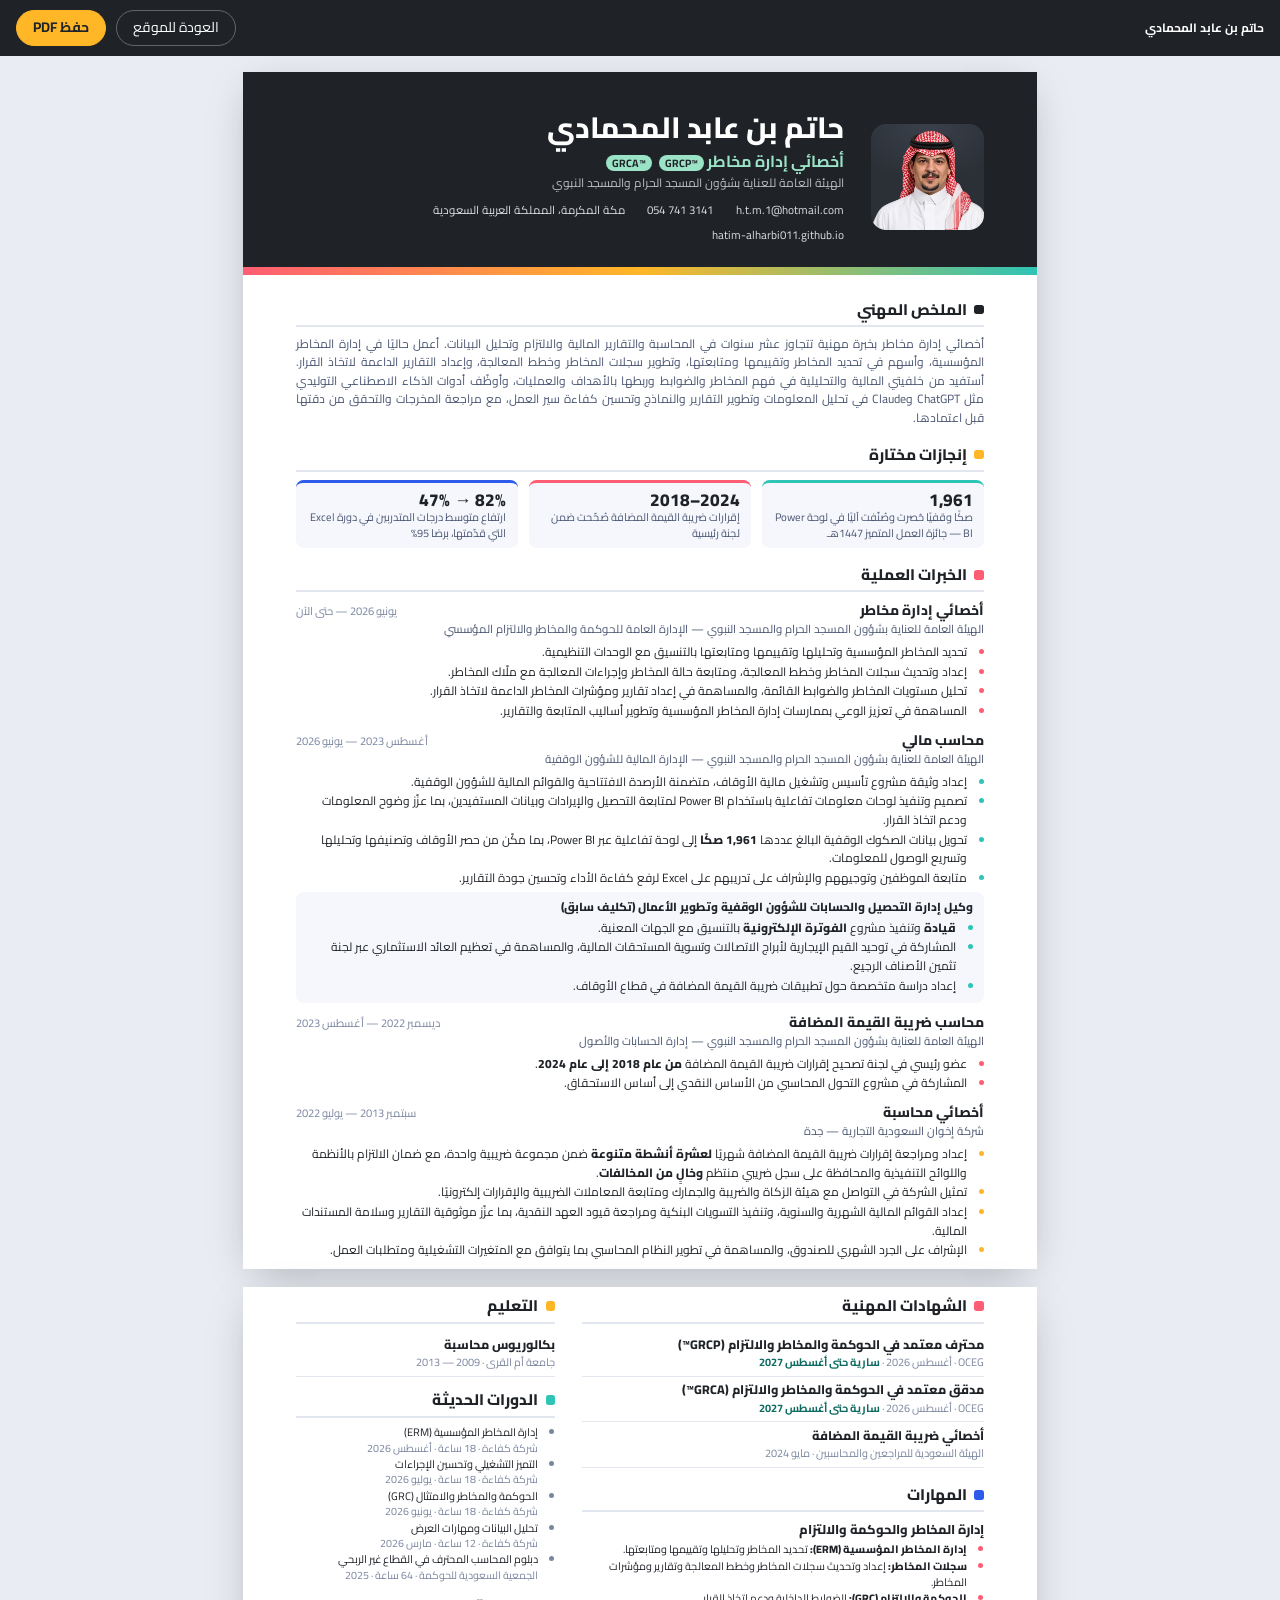
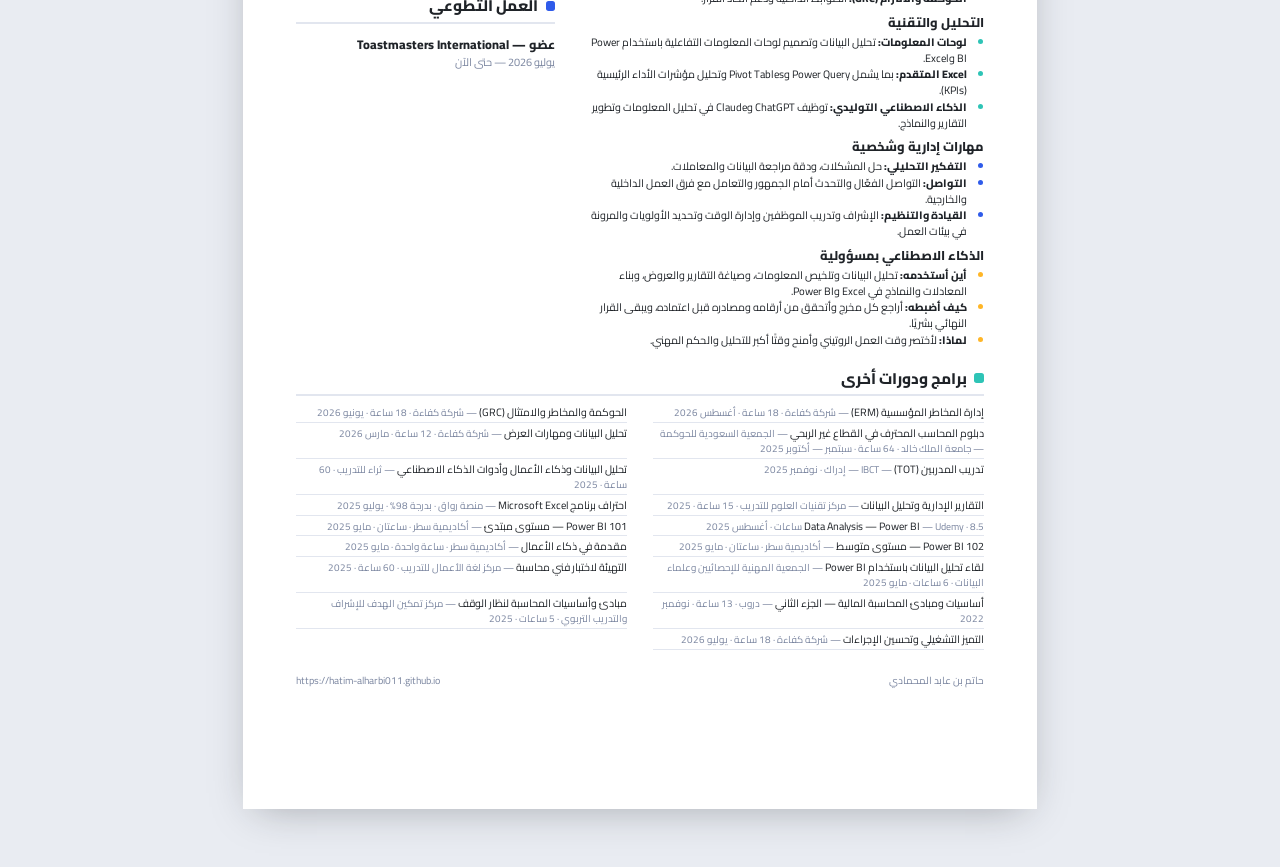
==== cv.html @ f503a644 "Add admin panel and live CV page; content stored as JSON Co-Authored-By: Claude Opus 5.5 <noreply@an" ====
<!doctype html><html lang="ar" dir="rtl"><head><meta charset="utf-8">
<meta name="viewport" content="width=device-width, initial-scale=1">
<meta name="robots" content="noindex">
<title>السيرة الذاتية</title>
<link rel="icon" href="assets/img/favicon.svg" type="image/svg+xml">
<link rel="stylesheet" href="fonts.css">
<style>
@page{size:A4;margin:12mm 0}
@page :first{margin-top:0}
*{box-sizing:border-box}
:root{--ink:#1F2328;--ink2:#4A5672;--ink3:#7B86A0;--line:#E2E6EF;--paper:#F5F7FC;--mint:#2EC4B6;--saffron:#FFB627;--coral:#FF5D73;--cobalt:#2F5BEA}
body{margin:0;font-family:"Cairo",sans-serif;color:var(--ink);font-size:9pt;line-height:1.55;-webkit-print-color-adjust:exact;print-color-adjust:exact}
.page{width:210mm;position:relative}
.head{background:#1F2328;color:#fff;padding:10mm 14mm 8mm;display:grid;grid-template-columns:auto 1fr;gap:7mm;align-items:center;position:relative}
.head::after{content:"";position:absolute;inset:auto 0 0;height:2.2mm;background:linear-gradient(var(--dir),#2EC4B6,#FFB627,#FF5D73)}
.ph{width:30mm;height:28mm;border-radius:4mm;overflow:hidden;background:radial-gradient(120% 90% at 50% 0%,#3A414B,#2B3037 60%)}
.ph img{width:100%;height:100%;object-fit:cover;object-position:center top}
h1{margin:0;font-size:22pt;font-weight:800;line-height:1.2}
.role{margin:1mm 0 0;color:#9BE3C6;font-weight:700;font-size:12pt}
.role b{font-size:8pt;background:#9BE3C6;color:#1F2328;border-radius:9px;padding:0 6px;margin-inline-start:4px;direction:ltr;display:inline-block}
.org{margin:0;color:rgba(255,255,255,.7);font-size:9pt}
.contact{display:flex;flex-wrap:wrap;gap:2mm 6mm;margin-top:2.5mm;font-size:8.6pt;color:rgba(255,255,255,.85)}
.contact span{direction:ltr;unicode-bidi:isolate}
.body{padding:6mm 14mm 0;display:grid;gap:4mm;align-content:start}
.cols{display:grid;grid-template-columns:1.55fr 1fr;gap:7mm}
h2{font-size:11.5pt;font-weight:800;margin:0 0 2mm;padding-bottom:1mm;border-bottom:.6mm solid var(--line);display:flex;align-items:center;gap:2mm}
h2::before{content:"";width:2.6mm;height:2.6mm;border-radius:.7mm;background:var(--k,var(--ink))}
p{margin:0}
.sum{color:var(--ink2);text-align:justify}
.job{margin-bottom:2.4mm;break-inside:avoid}
.job .t{display:flex;justify-content:space-between;gap:4mm;align-items:baseline}
.job h3{margin:0;font-size:10.4pt;font-weight:800}
.job .d{font-size:8.4pt;color:var(--ink3);white-space:nowrap}
.job .o{font-size:8.6pt;color:var(--ink2);margin:0 0 1mm}
ul{margin:0;padding-inline-start:4.5mm}
li{margin:0 0 .3mm}
li::marker{color:var(--k,var(--ink3))}
.ex{background:var(--paper);border-radius:2mm;padding:1.6mm 3mm;margin-top:1.2mm}
.ex h4{margin:0 0 .6mm;font-size:8.8pt;font-weight:800}
strong{font-weight:800}
.chip{display:inline-block;font-size:7.8pt;background:var(--paper);border-radius:8px;padding:0 6px;margin:0 0 1mm 1mm}
.cert{padding:1.1mm 0;border-bottom:.3mm solid var(--line);break-inside:avoid}
.cert:last-child{border:0}
.cert b{display:block;font-weight:800;font-size:9.4pt;line-height:1.4}
.cert span{color:var(--ink3);font-size:8.2pt}
.cert .v{color:#0E6B62;font-weight:700}
.list li{font-size:8.2pt;line-height:1.4}
.list2{display:grid;grid-template-columns:1fr 1fr;column-gap:7mm;list-style:none;padding:0}
.list2 li{font-size:8pt;padding:.5mm 0;border-bottom:.3mm solid var(--line);line-height:1.4}
.list2 li span{color:var(--ink3);font-size:7.4pt}
.list li span{color:var(--ink3);font-size:8pt}
.skillg{margin-bottom:1.6mm}
.skillg h3{margin:0 0 .6mm;font-size:9.6pt;font-weight:800}
.skillg li{font-size:8.1pt;line-height:1.45}
.foot{padding:4mm 14mm 6mm;font-size:7.6pt;color:var(--ink3);display:flex;justify-content:space-between}
.ach{display:grid;grid-template-columns:repeat(3,1fr);gap:3mm}
.ach div{background:var(--paper);border-radius:2mm;padding:1.8mm 3mm;border-top:.9mm solid var(--k)}
.ach b{display:block;font-size:13pt;font-weight:800;line-height:1.2;direction:ltr;unicode-bidi:isolate}
html[dir=rtl] .ach b{text-align:right}
.ach span{font-size:8.2pt;color:var(--ink2);line-height:1.4;display:block}

.job,.cert,.skillg,.ach div,.list2 li{break-inside:avoid}
h2{break-after:avoid}
.p2 .body{padding-top:2mm!important}
.foot{padding:6mm 14mm}
@media screen{
  html{background:#E9ECF2}
  body{padding:72px 0 40px}
  .page{margin:0 auto 18px;background:#fff;box-shadow:0 10px 40px -12px rgba(31,35,40,.35);min-height:297mm}
  .bar{position:fixed;inset:0 0 auto;height:56px;background:#1F2328;color:#fff;display:flex;align-items:center;gap:10px;padding:0 16px;z-index:5;font-family:"Cairo",sans-serif}
  .bar b{margin-inline-end:auto;font-weight:700}
  .bar a,.bar button{font:inherit;font-size:14px;border-radius:999px;padding:6px 16px;text-decoration:none;cursor:pointer;border:1px solid rgba(255,255,255,.3);background:transparent;color:#fff}
  .bar button{background:#FFB627;border-color:#FFB627;color:#1F2328;font-weight:700}
  @media (max-width:820px){.page{transform-origin:top center;zoom:calc(100vw / 820px)}body{padding-top:64px}}
}
@media print{.bar{display:none}}
</style></head><body>
<script src="content.js?v=202611070912"></script>
<script>
const lang=new URLSearchParams(location.search).get('lang')||'ar';const S=window.SITE,T=S[lang];
document.documentElement.lang=lang;document.documentElement.dir=lang==='ar'?'rtl':'ltr';
document.documentElement.style.setProperty('--dir',lang==='ar'?'to left':'to right');
const esc=t=>String(t).replace(/[&<>"]/g,c=>({'&':'&amp;','<':'&lt;','>':'&gt;','"':'&quot;'}[c]));
const md=t=>esc(t).replace(/\*\*(.+?)\*\*/g,'<strong>$1</strong>');
const CAT={risk:'#FF5D73',data:'#2EC4B6',fin:'#FFB627',people:'#2F5BEA'};
const L={ar:{save:'حفظ PDF',back:'العودة للموقع',hint:'اختر «حفظ بصيغة PDF» من نافذة الطباعة',sum:'الملخص المهني',exp:'الخبرات العملية',pro:'الشهادات المهنية',sk:'المهارات',edu:'التعليم',rec:'الدورات الحديثة',dev:'برامج ودورات أخرى',vol:'العمل التطوعي',ach:'إنجازات مختارة',p:'صفحة',web:'السيرة التفاعلية: الموقع الشخصي'},
         en:{save:'Save PDF',back:'Back to website',hint:'Choose “Save as PDF” in the print dialog',sum:'Professional summary',exp:'Experience',pro:'Professional certifications',sk:'Skills',edu:'Education',rec:'Recent courses',dev:'Other programmes & courses',vol:'Volunteering',ach:'Selected achievements',p:'Page',web:'Interactive CV: personal website'}}[lang];
const h=T.hero,a=T.about,P=T.path,K=T.certs,Sk=T.skills,Le=T.learn,W=T.work;
const head=`<header class="head"><div class="ph"><img src="${S.photo}"></div><div><h1>${esc(h.name)}</h1>
<p class="role">${esc(h.role)} ${h.badges.map(b=>`<b>${esc(b)}</b>`).join(' ')}</p><p class="org">${esc(h.org)}</p>
<div class="contact"><span>${esc(S.contact.email)}</span>${S.contact.phone?`<span>${esc(S.contact.phone.replace(/^(\d{3})(\d{3})(\d{4})$/,"$1 $2 $3"))}</span>`:""}<em style="font-style:normal">${esc(h.place)}</em>${S.contact.linkedin?`<span>${esc(S.contact.linkedin.replace(/^https?:\/\/(www\.)?/,''))}</span>`:''}${S.site?`<span>${esc(S.site.replace(/^https?:\/\//,''))}</span>`:''}</div></div></header>`;
const job=j=>`<div class="job" style="--k:${CAT[j.cat]}"><div class="t"><h3>${esc(j.role)}</h3><span class="d">${esc(j.dates)}</span></div>
<p class="o">${esc(j.org)} — ${esc(j.unit)}</p><ul>${j.points.map(p=>`<li>${md(p)}</li>`).join('')}</ul>
${j.extra?`<div class="ex"><h4>${esc(j.extraTitle)}</h4><ul>${j.extra.map(p=>`<li>${md(p)}</li>`).join('')}</ul></div>`:''}</div>`;
const pros=K.items.map((c,k)=>({...c,...S.certFiles[k]})).filter(c=>c.pro);
const others=K.items.map((c,k)=>({...c,...S.certFiles[k]})).filter(c=>!c.pro);
const recNames=new Set(Le.recent.map(r=>r.cert).filter(x=>x!=null));
const rest=K.items.map((c,k)=>({...c,k})).filter(c=>!c.pro&&!recNames.has(c.k));
const tr=W.training;
const pg1=`<section class="page">${head}<div class="body">
<div><h2 style="--k:#1F2328">${L.sum}</h2><p class="sum">${a.paragraphs.map(esc).join(' ')}</p></div>
<div><h2 style="--k:#FFB627">${L.ach}</h2><div class="ach">${(T.cvHighlights||[]).map(x=>`<div style="--k:${CAT[x.cat]||'#1F2328'}"><b>${esc(x.v)}</b><span>${esc(x.k)}</span></div>`).join('')}</div></div>
<div><h2 style="--k:#FF5D73">${L.exp}</h2>${P.jobs.map(job).join('')}</div>
</div></section>`;
const pg2=`<section class="page p2"><div class="body" style="padding-top:9mm;gap:3.2mm">
<div class="cols"><div>
<h2 style="--k:#FF5D73">${L.pro}</h2>${pros.map(c=>`<div class="cert"><b>${esc(c.name)}</b><span>${esc(c.issuer)} · ${esc(c.date)}${c.valid?` · <span class="v">${esc(c.valid)}</span>`:''}</span></div>`).join('')}
<h2 style="--k:#2F5BEA;margin-top:4mm">${L.sk}</h2>${Sk.groups.map(g=>`<div class="skillg" style="--k:${CAT[g.cat]}"><h3>${esc(g.title)}</h3><ul>${g.points.map(p=>`<li>${md(p)}</li>`).join('')}</ul></div>`).join('')}
</div><div>
<h2 style="--k:#FFB627">${L.edu}</h2><div class="cert"><b>${esc(Le.edu.degree)}</b><span>${esc(Le.edu.school)} · ${esc(Le.edu.years)}</span></div>
<h2 style="--k:#2EC4B6;margin-top:3mm">${L.rec}</h2><ul class="list">${Le.recent.map(r=>`<li>${esc(r.name)}<br><span>${esc(r.by)} · ${esc(r.meta)}</span></li>`).join('')}</ul>
<h2 style="--k:#2F5BEA;margin-top:3mm">${L.vol}</h2><div class="cert"><b>${esc(Le.vol.name)}</b><span>${esc(Le.vol.meta)}</span></div>
</div></div>
<div><h2 style="--k:#2EC4B6">${L.dev}</h2><ul class="list2">${rest.map(c=>`<li>${esc(c.name)} <span>— ${esc(c.issuer)} · ${esc(c.date)}</span></li>`).join('')}</ul></div>

</div><div class="foot"><span>${esc(h.name)}</span><span>${esc(S.site||'')}</span></div></section>`;
document.title=h.name+' — CV';
document.body.insertAdjacentHTML('beforeend',`<div class="bar"><b>${esc(h.name)}</b><a href="./">${L.back}</a><button type="button" onclick="window.print()" title="${L.hint}">${L.save}</button></div>`+pg1+pg2);
</script>
</body></html>
---- fonts.css ----
@font-face {
  font-family: 'Cairo';
  font-style: normal;
  font-display: swap;
  font-weight: 400;
  src: url(assets/fonts/cairo-arabic-400-normal.woff2) format('woff2');
  unicode-range: U+0600-06FF,U+0750-077F,U+0870-088E,U+0890-0891,U+0897-08E1,U+08E3-08FF,U+200C-200E,U+2010-2011,U+204F,U+2E41,U+FB50-FDFF,U+FE70-FE74,U+FE76-FEFC,U+102E0-102FB,U+10E60-10E7E,U+10EC2-10EC4,U+10EFC-10EFF,U+1EE00-1EE03,U+1EE05-1EE1F,U+1EE21-1EE22,U+1EE24,U+1EE27,U+1EE29-1EE32,U+1EE34-1EE37,U+1EE39,U+1EE3B,U+1EE42,U+1EE47,U+1EE49,U+1EE4B,U+1EE4D-1EE4F,U+1EE51-1EE52,U+1EE54,U+1EE57,U+1EE59,U+1EE5B,U+1EE5D,U+1EE5F,U+1EE61-1EE62,U+1EE64,U+1EE67-1EE6A,U+1EE6C-1EE72,U+1EE74-1EE77,U+1EE79-1EE7C,U+1EE7E,U+1EE80-1EE89,U+1EE8B-1EE9B,U+1EEA1-1EEA3,U+1EEA5-1EEA9,U+1EEAB-1EEBB,U+1EEF0-1EEF1;
}
@font-face {
  font-family: 'Cairo';
  font-style: normal;
  font-display: swap;
  font-weight: 400;
  src: url(assets/fonts/cairo-latin-400-normal.woff2) format('woff2');
  unicode-range: U+0000-00FF,U+0131,U+0152-0153,U+02BB-02BC,U+02C6,U+02DA,U+02DC,U+0304,U+0308,U+0329,U+2000-206F,U+20AC,U+2122,U+2191,U+2193,U+2212,U+2215,U+FEFF,U+FFFD;
}
@font-face {
  font-family: 'Cairo';
  font-style: normal;
  font-display: swap;
  font-weight: 700;
  src: url(assets/fonts/cairo-arabic-700-normal.woff2) format('woff2');
  unicode-range: U+0600-06FF,U+0750-077F,U+0870-088E,U+0890-0891,U+0897-08E1,U+08E3-08FF,U+200C-200E,U+2010-2011,U+204F,U+2E41,U+FB50-FDFF,U+FE70-FE74,U+FE76-FEFC,U+102E0-102FB,U+10E60-10E7E,U+10EC2-10EC4,U+10EFC-10EFF,U+1EE00-1EE03,U+1EE05-1EE1F,U+1EE21-1EE22,U+1EE24,U+1EE27,U+1EE29-1EE32,U+1EE34-1EE37,U+1EE39,U+1EE3B,U+1EE42,U+1EE47,U+1EE49,U+1EE4B,U+1EE4D-1EE4F,U+1EE51-1EE52,U+1EE54,U+1EE57,U+1EE59,U+1EE5B,U+1EE5D,U+1EE5F,U+1EE61-1EE62,U+1EE64,U+1EE67-1EE6A,U+1EE6C-1EE72,U+1EE74-1EE77,U+1EE79-1EE7C,U+1EE7E,U+1EE80-1EE89,U+1EE8B-1EE9B,U+1EEA1-1EEA3,U+1EEA5-1EEA9,U+1EEAB-1EEBB,U+1EEF0-1EEF1;
}
@font-face {
  font-family: 'Cairo';
  font-style: normal;
  font-display: swap;
  font-weight: 700;
  src: url(assets/fonts/cairo-latin-700-normal.woff2) format('woff2');
  unicode-range: U+0000-00FF,U+0131,U+0152-0153,U+02BB-02BC,U+02C6,U+02DA,U+02DC,U+0304,U+0308,U+0329,U+2000-206F,U+20AC,U+2122,U+2191,U+2193,U+2212,U+2215,U+FEFF,U+FFFD;
}
@font-face {
  font-family: 'Cairo';
  font-style: normal;
  font-display: swap;
  font-weight: 800;
  src: url(assets/fonts/cairo-arabic-800-normal.woff2) format('woff2');
  unicode-range: U+0600-06FF,U+0750-077F,U+0870-088E,U+0890-0891,U+0897-08E1,U+08E3-08FF,U+200C-200E,U+2010-2011,U+204F,U+2E41,U+FB50-FDFF,U+FE70-FE74,U+FE76-FEFC,U+102E0-102FB,U+10E60-10E7E,U+10EC2-10EC4,U+10EFC-10EFF,U+1EE00-1EE03,U+1EE05-1EE1F,U+1EE21-1EE22,U+1EE24,U+1EE27,U+1EE29-1EE32,U+1EE34-1EE37,U+1EE39,U+1EE3B,U+1EE42,U+1EE47,U+1EE49,U+1EE4B,U+1EE4D-1EE4F,U+1EE51-1EE52,U+1EE54,U+1EE57,U+1EE59,U+1EE5B,U+1EE5D,U+1EE5F,U+1EE61-1EE62,U+1EE64,U+1EE67-1EE6A,U+1EE6C-1EE72,U+1EE74-1EE77,U+1EE79-1EE7C,U+1EE7E,U+1EE80-1EE89,U+1EE8B-1EE9B,U+1EEA1-1EEA3,U+1EEA5-1EEA9,U+1EEAB-1EEBB,U+1EEF0-1EEF1;
}
@font-face {
  font-family: 'Cairo';
  font-style: normal;
  font-display: swap;
  font-weight: 800;
  src: url(assets/fonts/cairo-latin-800-normal.woff2) format('woff2');
  unicode-range: U+0000-00FF,U+0131,U+0152-0153,U+02BB-02BC,U+02C6,U+02DA,U+02DC,U+0304,U+0308,U+0329,U+2000-206F,U+20AC,U+2122,U+2191,U+2193,U+2212,U+2215,U+FEFF,U+FFFD;
}
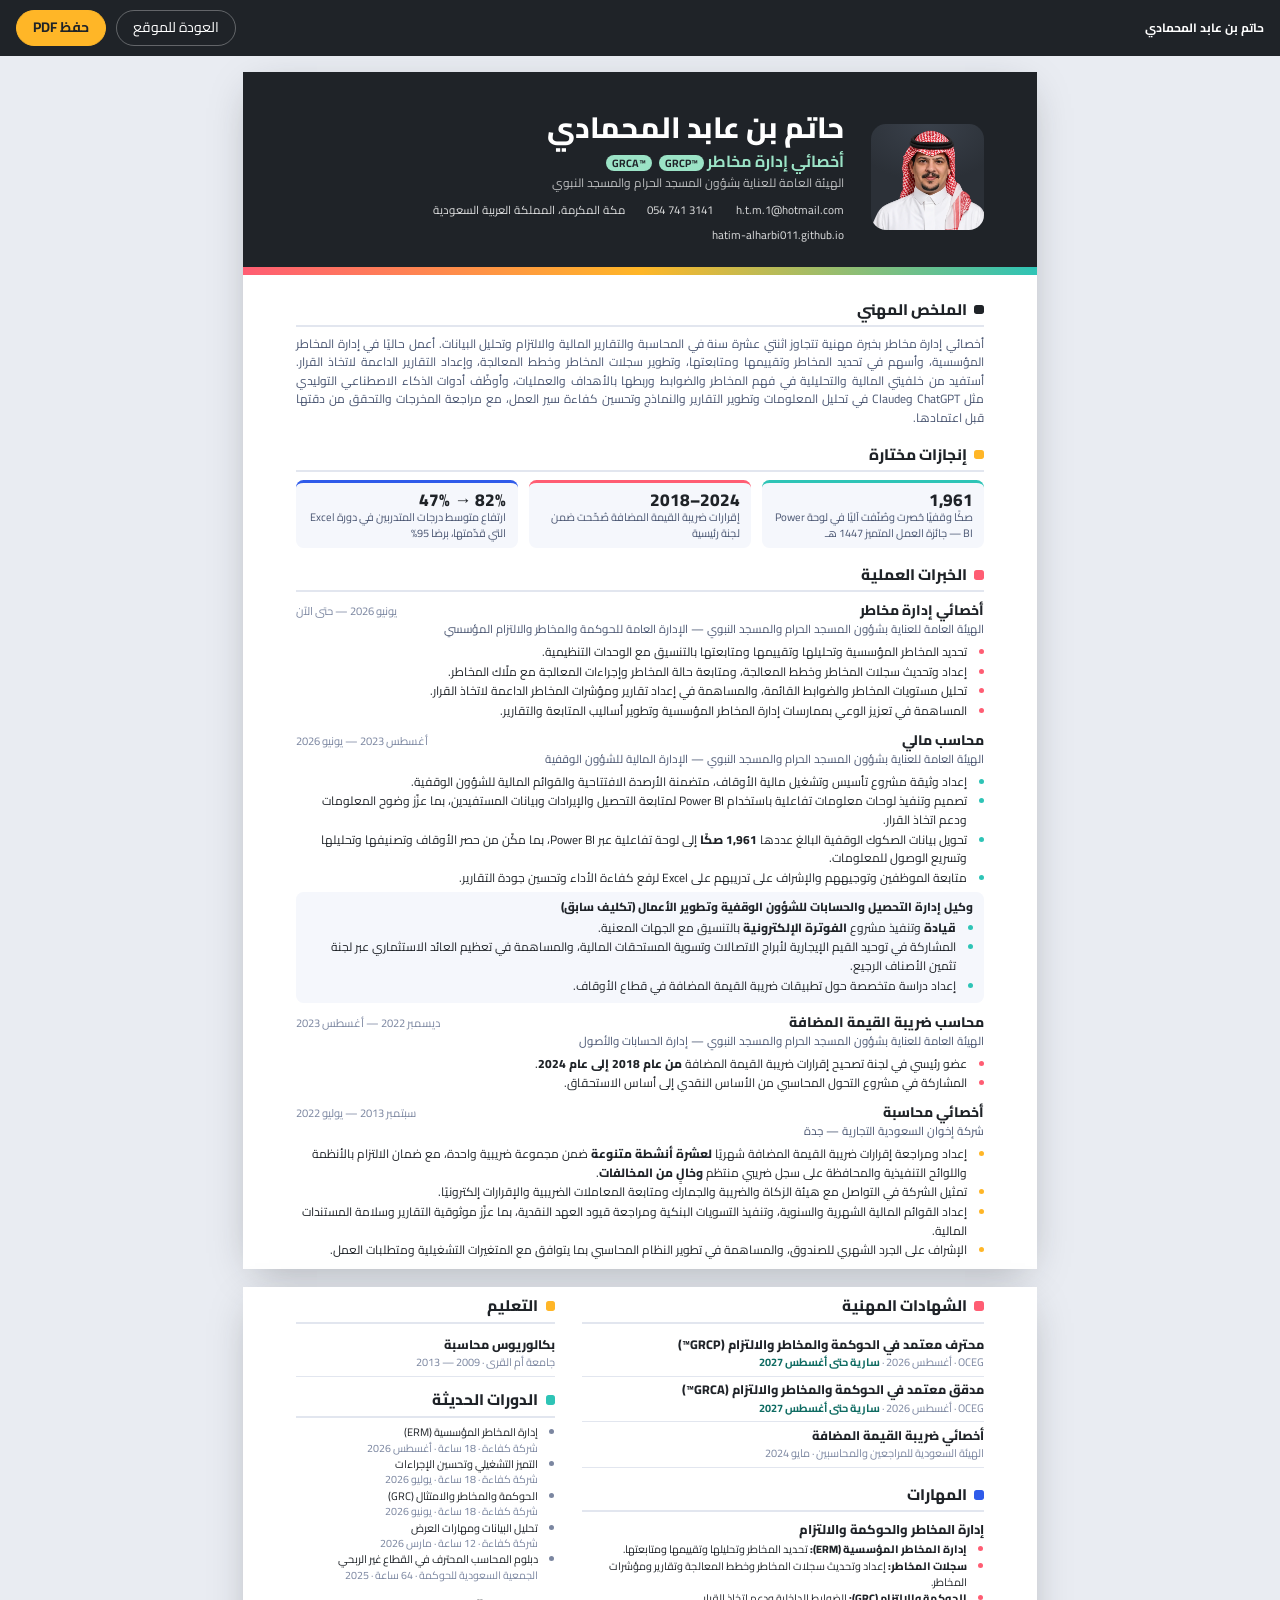
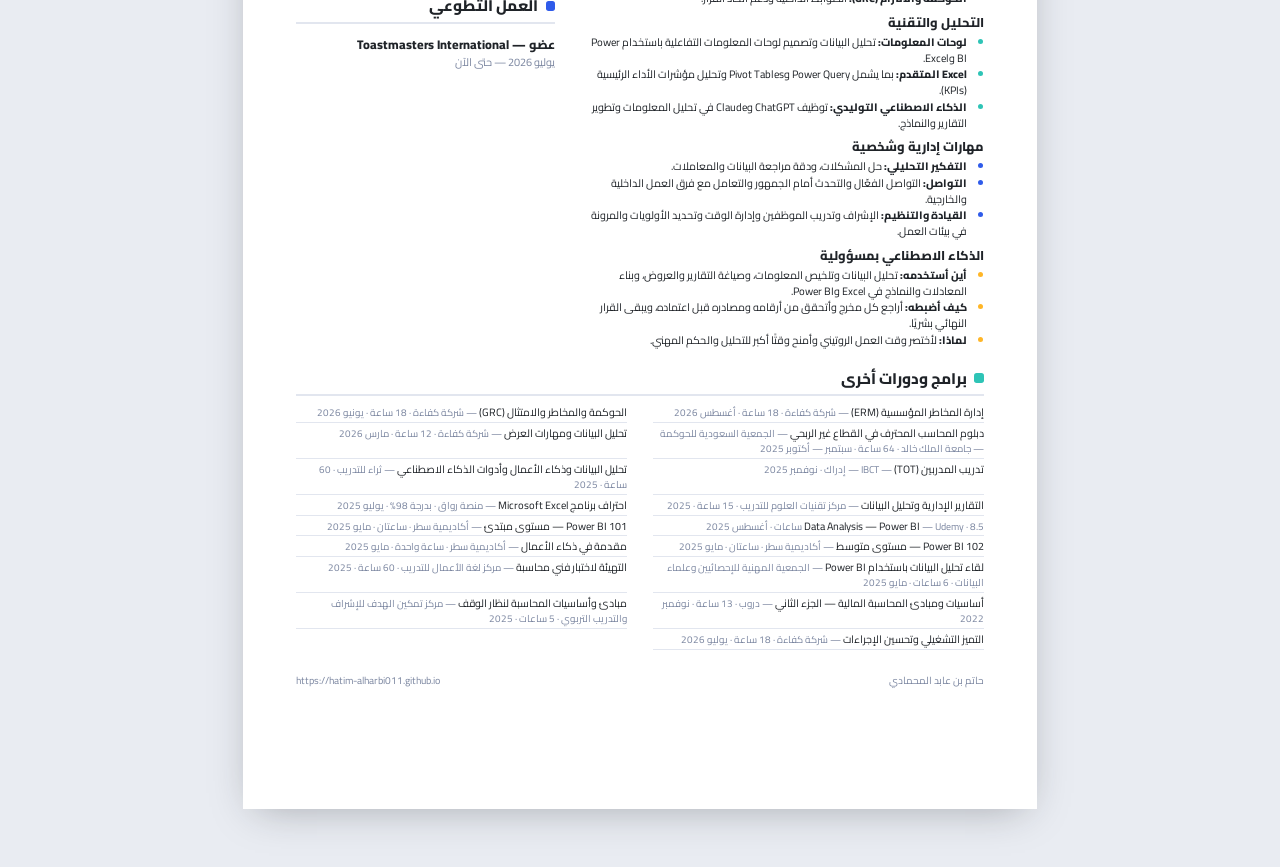
==== commit 214140bb: "Proofread home page: grammar fix, 12+ years, achievement fact, safer VAT risk wording" ====
--- a/cv.html
+++ b/cv.html
@@ -75,7 +75,7 @@
 }
 @media print{.bar{display:none}}
 </style></head><body>
-<script src="content.js?v=202611070912"></script>
+<script src="content.js?v=202611101612"></script>
 <script>
 const lang=new URLSearchParams(location.search).get('lang')||'ar';const S=window.SITE,T=S[lang];
 document.documentElement.lang=lang;document.documentElement.dir=lang==='ar'?'rtl':'ltr';
